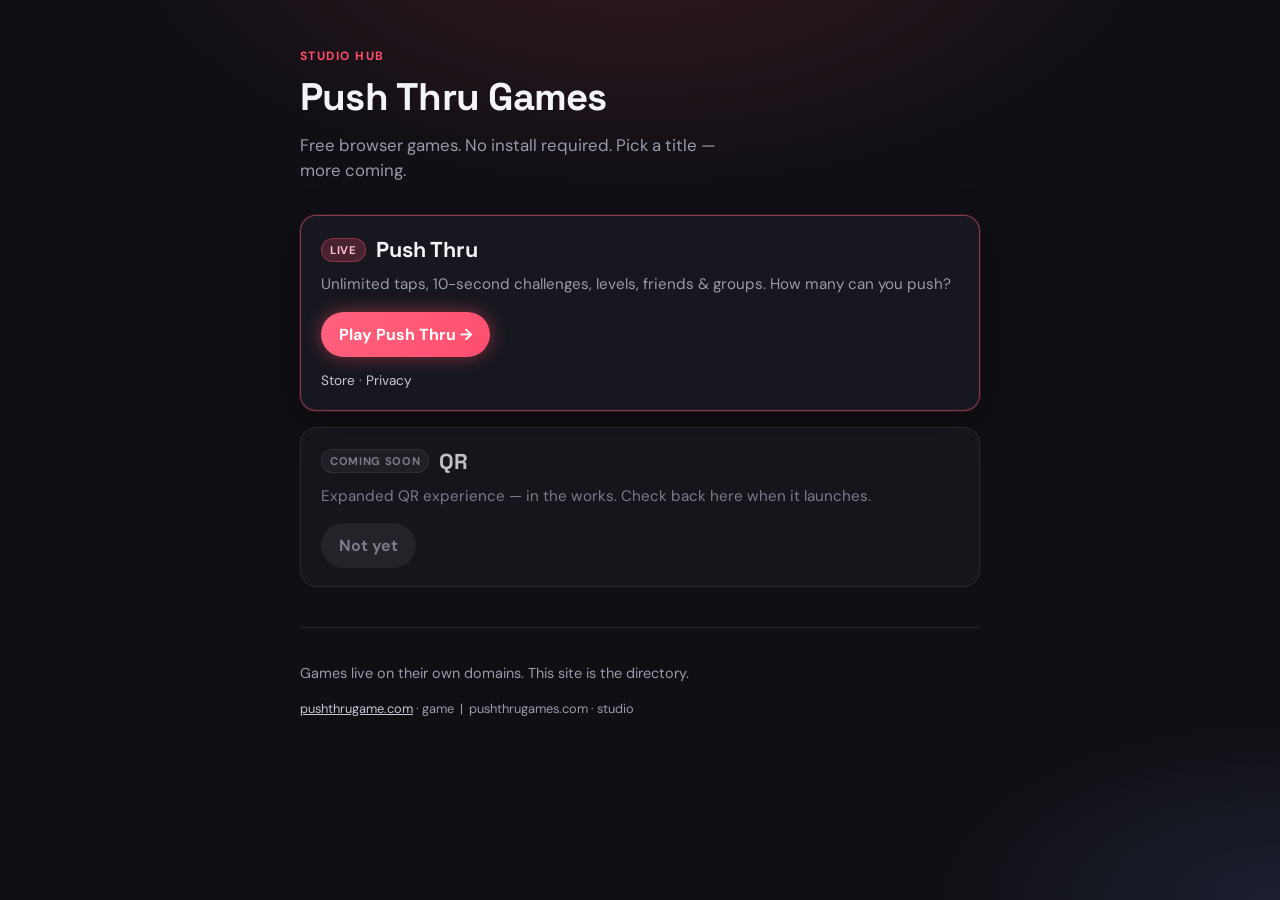
==== index.html @ 88046062 "Studio hub for pushthrugames.com — catalog linking to Push Thru game." ====
<!DOCTYPE html>
<html lang="en">
<head>
  <meta charset="UTF-8" />
  <meta name="viewport" content="width=device-width, initial-scale=1, viewport-fit=cover" />
  <meta name="theme-color" content="#0f0f14" />
  <meta name="description" content="Push Thru Games — free browser games. Play Push Thru and more." />
  <meta property="og:site_name" content="Push Thru Games" />
  <meta property="og:title" content="Push Thru Games" />
  <meta property="og:description" content="A small studio of free browser games. Start with Push Thru." />
  <meta property="og:type" content="website" />
  <meta property="og:url" content="https://www.pushthrugames.com/" />
  <meta name="twitter:card" content="summary" />
  <link rel="canonical" href="https://www.pushthrugames.com/" />
  <title>Push Thru Games</title>
  <link rel="preconnect" href="https://fonts.googleapis.com" />
  <link rel="preconnect" href="https://fonts.gstatic.com" crossorigin />
  <link href="https://fonts.googleapis.com/css2?family=DM+Sans:opsz,wght@9..40,400;9..40,600;9..40,700&family=Space+Grotesk:wght@600;700&display=swap" rel="stylesheet" />
  <link rel="stylesheet" href="styles.css" />
  <link rel="icon" href="data:image/svg+xml,<svg xmlns='http://www.w3.org/2000/svg' viewBox='0 0 100 100'><circle cx='50' cy='50' r='46' fill='%23ff4d6d'/><text y='.9em' x='50%' text-anchor='middle' font-size='55'>👆</text></svg>" />
</head>
<body>
  <div class="wrap">
    <header class="hero">
      <p class="eyebrow">Studio hub</p>
      <h1>Push Thru Games</h1>
      <p class="lede">
        Free browser games. No install required.
        Pick a title — more coming.
      </p>
    </header>

    <main class="catalog" aria-label="Games">
      <article class="card card-live">
        <div class="card-top">
          <span class="badge">Live</span>
          <h2>Push Thru</h2>
        </div>
        <p>
          Unlimited taps, 10-second challenges, levels, friends &amp; groups.
          How many can you push?
        </p>
        <a class="play-btn" href="https://www.pushthrugame.com/">Play Push Thru →</a>
        <p class="card-meta">
          <a href="https://www.pushthrugame.com/store.html">Store</a>
          ·
          <a href="https://www.pushthrugame.com/privacy.html">Privacy</a>
        </p>
      </article>

      <article class="card card-soon" aria-disabled="true">
        <div class="card-top">
          <span class="badge badge-soon">Coming soon</span>
          <h2>QR</h2>
        </div>
        <p>
          Expanded QR experience — in the works. Check back here when it launches.
        </p>
        <span class="play-btn play-btn-disabled">Not yet</span>
      </article>
    </main>

    <footer class="foot">
      <p>
        Games live on their own domains.
        This site is the directory.
      </p>
      <p class="muted">
        <a href="https://www.pushthrugame.com/">pushthrugame.com</a>
        · game
        &nbsp;|&nbsp;
        <span>pushthrugames.com</span>
        · studio
      </p>
    </footer>
  </div>
</body>
</html>
---- styles.css ----
:root {
  --bg: #0f0f14;
  --card: #17171f;
  --border: rgba(255, 255, 255, 0.1);
  --text: #f4f4f8;
  --muted: #9a9aab;
  --btn: #ff4d6d;
  --btn-text: #fff;
  --glow: color-mix(in srgb, var(--btn) 45%, transparent);
  font-family: "DM Sans", system-ui, sans-serif;
  color: var(--text);
  background: var(--bg);
}

* {
  box-sizing: border-box;
}

body {
  margin: 0;
  min-height: 100vh;
  background:
    radial-gradient(900px 480px at 50% -10%, color-mix(in srgb, var(--btn) 16%, transparent), transparent 60%),
    radial-gradient(700px 360px at 100% 100%, color-mix(in srgb, #7c9cff 12%, transparent), transparent 50%),
    var(--bg);
}

.wrap {
  max-width: 720px;
  margin: 0 auto;
  padding: 48px 20px 64px;
}

.hero {
  margin-bottom: 32px;
}

.eyebrow {
  margin: 0 0 8px;
  font-size: 0.75rem;
  font-weight: 700;
  letter-spacing: 0.12em;
  text-transform: uppercase;
  color: var(--btn);
}

h1 {
  margin: 0 0 12px;
  font-family: "Space Grotesk", system-ui, sans-serif;
  font-size: clamp(1.8rem, 5vw, 2.4rem);
  font-weight: 700;
  letter-spacing: -0.02em;
}

.lede {
  margin: 0;
  max-width: 36ch;
  color: var(--muted);
  line-height: 1.5;
  font-size: 1.05rem;
}

.catalog {
  display: grid;
  gap: 16px;
}

.card {
  background: var(--card);
  border: 1px solid var(--border);
  border-radius: 16px;
  padding: 20px 20px 18px;
}

.card-live {
  border-color: color-mix(in srgb, var(--btn) 40%, var(--border));
  box-shadow: 0 0 0 1px color-mix(in srgb, var(--btn) 15%, transparent), 0 12px 40px rgba(0, 0, 0, 0.25);
}

.card-soon {
  opacity: 0.78;
}

.card-top {
  display: flex;
  flex-wrap: wrap;
  align-items: center;
  gap: 10px;
  margin-bottom: 10px;
}

.card h2 {
  margin: 0;
  font-family: "Space Grotesk", system-ui, sans-serif;
  font-size: 1.35rem;
}

.badge {
  font-size: 0.7rem;
  font-weight: 700;
  letter-spacing: 0.06em;
  text-transform: uppercase;
  padding: 4px 8px;
  border-radius: 999px;
  background: color-mix(in srgb, var(--btn) 22%, transparent);
  color: #ffc1cc;
  border: 1px solid color-mix(in srgb, var(--btn) 40%, transparent);
}

.badge-soon {
  background: rgba(255, 255, 255, 0.06);
  color: var(--muted);
  border-color: var(--border);
}

.card p {
  margin: 0 0 16px;
  color: var(--muted);
  line-height: 1.5;
  font-size: 0.95rem;
}

.play-btn {
  display: inline-flex;
  align-items: center;
  justify-content: center;
  padding: 12px 18px;
  border-radius: 999px;
  background: linear-gradient(135deg, color-mix(in srgb, #fff 12%, var(--btn)), var(--btn));
  color: var(--btn-text);
  font-weight: 700;
  text-decoration: none;
  box-shadow: 0 0 18px var(--glow);
  transition: filter 0.15s, transform 0.08s;
}

.play-btn:hover {
  filter: brightness(1.08);
}

.play-btn:active {
  transform: scale(0.98);
}

.play-btn-disabled {
  background: rgba(255, 255, 255, 0.08);
  color: var(--muted);
  box-shadow: none;
  cursor: default;
  pointer-events: none;
}

.card-meta {
  margin: 14px 0 0 !important;
  font-size: 0.85rem !important;
}

.card-meta a {
  color: #c5c5d4;
  text-decoration: none;
}

.card-meta a:hover {
  color: var(--text);
  text-decoration: underline;
}

.foot {
  margin-top: 40px;
  padding-top: 20px;
  border-top: 1px solid var(--border);
  color: var(--muted);
  font-size: 0.9rem;
  line-height: 1.5;
}

.foot .muted {
  margin-top: 8px;
  font-size: 0.8rem;
}

.foot a {
  color: #c5c5d4;
}
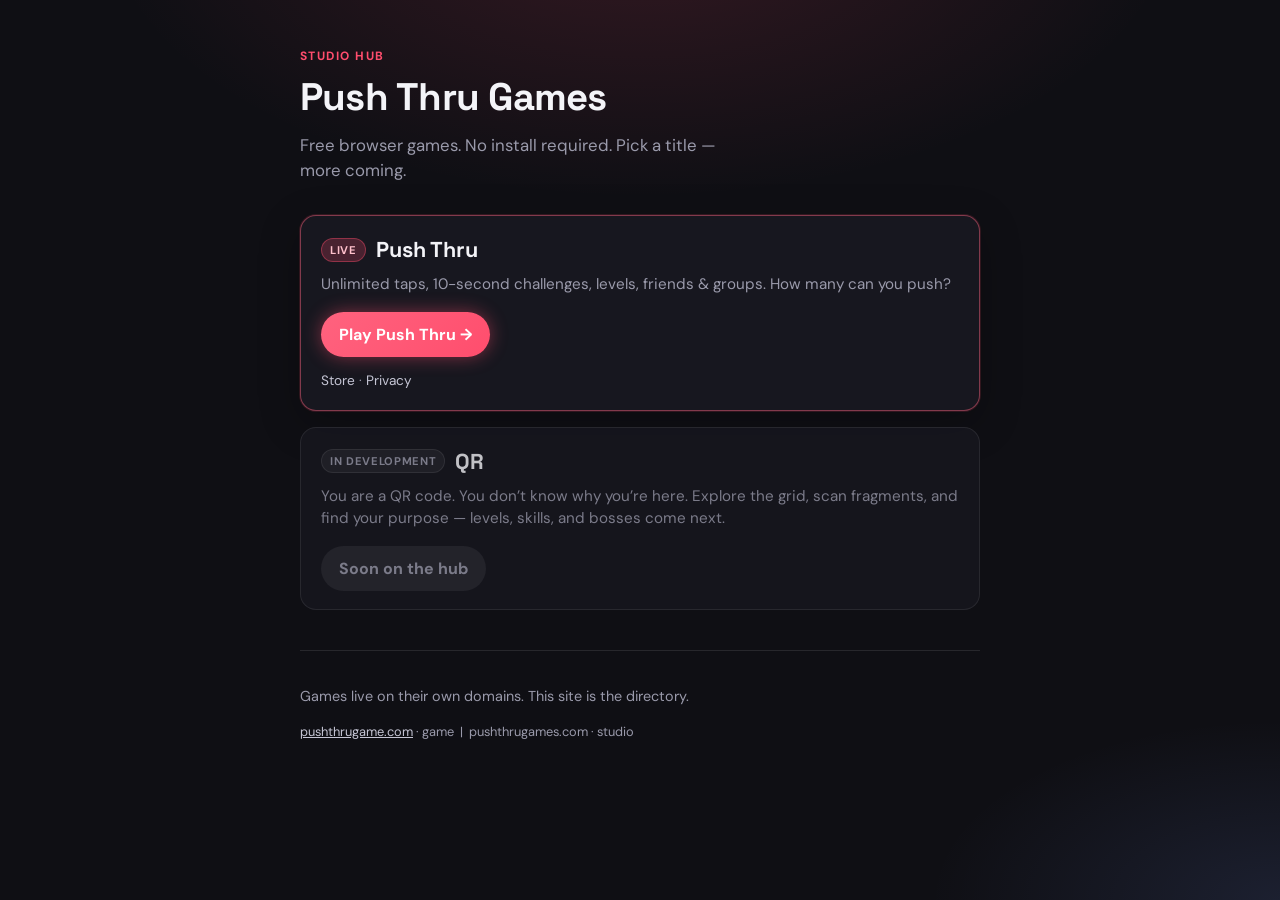
==== commit 9eb5acf2: "Hub card: QR in development with purpose fantasy." ====
--- a/index.html
+++ b/index.html
@@ -48,15 +48,17 @@
         </p>
       </article>
 
-      <article class="card card-soon" aria-disabled="true">
+      <article class="card card-soon">
         <div class="card-top">
-          <span class="badge badge-soon">Coming soon</span>
+          <span class="badge badge-soon">In development</span>
           <h2>QR</h2>
         </div>
         <p>
-          Expanded QR experience — in the works. Check back here when it launches.
+          You are a QR code. You don’t know why you’re here.
+          Explore the grid, scan fragments, and find your purpose —
+          levels, skills, and bosses come next.
         </p>
-        <span class="play-btn play-btn-disabled">Not yet</span>
+        <span class="play-btn play-btn-disabled">Soon on the hub</span>
       </article>
     </main>
 
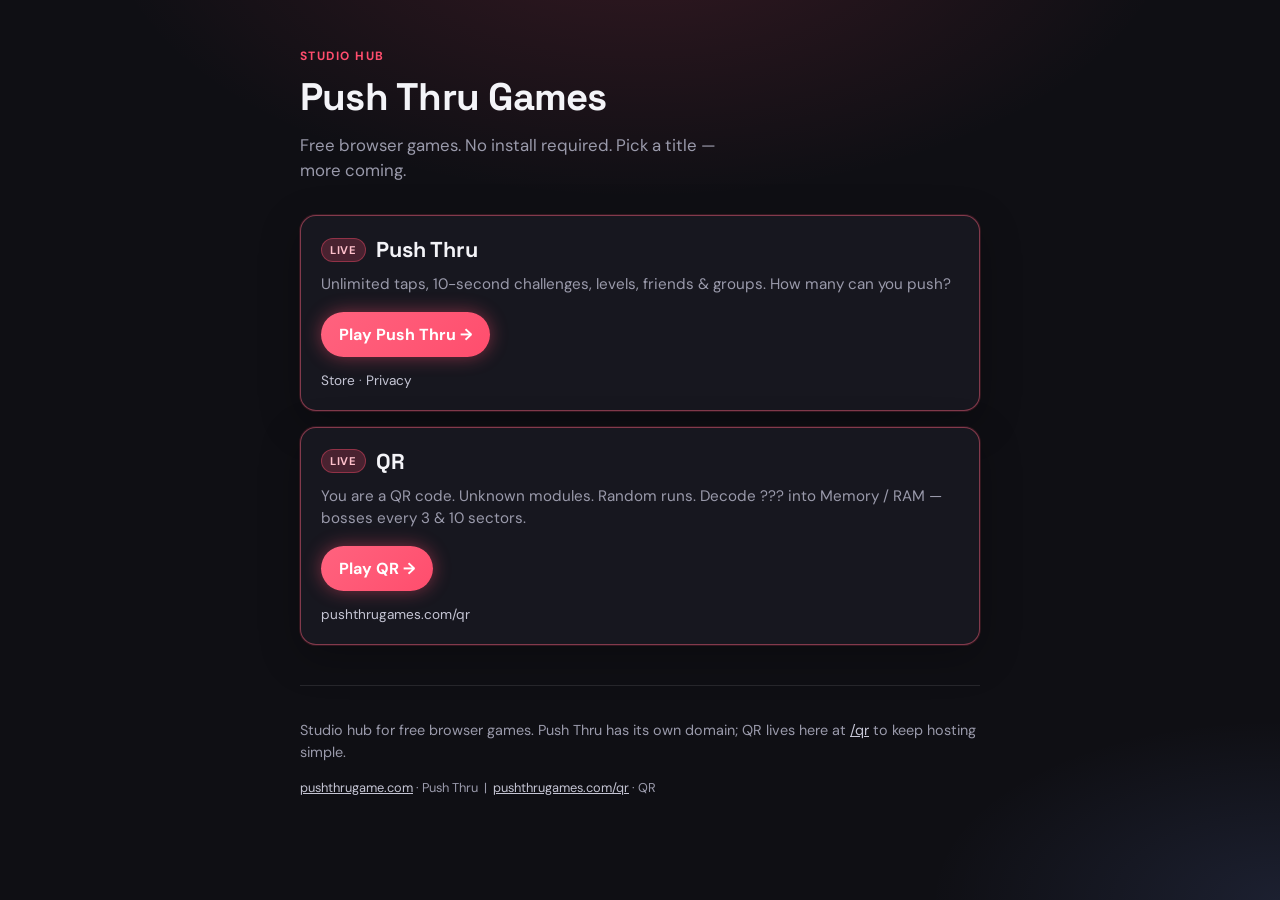
==== commit ec76a05d: "Host QR at /qr/ on pushthrugames.com studio hub. Ship playable QR under hub Pages path to avoid a se" ====
--- a/index.html
+++ b/index.html
@@ -48,31 +48,33 @@
         </p>
       </article>
 
-      <article class="card card-soon">
+      <article class="card card-live">
         <div class="card-top">
-          <span class="badge badge-soon">In development</span>
+          <span class="badge">Live</span>
           <h2>QR</h2>
         </div>
         <p>
-          You are a QR code. You don’t know why you’re here.
-          Explore the grid, scan fragments, and find your purpose —
-          levels, skills, and bosses come next.
+          You are a QR code. Unknown modules. Random runs.
+          Decode ??? into Memory / RAM — bosses every 3 &amp; 10 sectors.
         </p>
-        <span class="play-btn play-btn-disabled">Soon on the hub</span>
+        <a class="play-btn" href="/qr/">Play QR →</a>
+        <p class="card-meta">
+          <a href="/qr/">pushthrugames.com/qr</a>
+        </p>
       </article>
     </main>
 
     <footer class="foot">
       <p>
-        Games live on their own domains.
-        This site is the directory.
+        Studio hub for free browser games. Push Thru has its own domain;
+        QR lives here at <a href="/qr/">/qr</a> to keep hosting simple.
       </p>
       <p class="muted">
         <a href="https://www.pushthrugame.com/">pushthrugame.com</a>
-        · game
+        · Push Thru
         &nbsp;|&nbsp;
-        <span>pushthrugames.com</span>
-        · studio
+        <a href="/qr/">pushthrugames.com/qr</a>
+        · QR
       </p>
     </footer>
   </div>
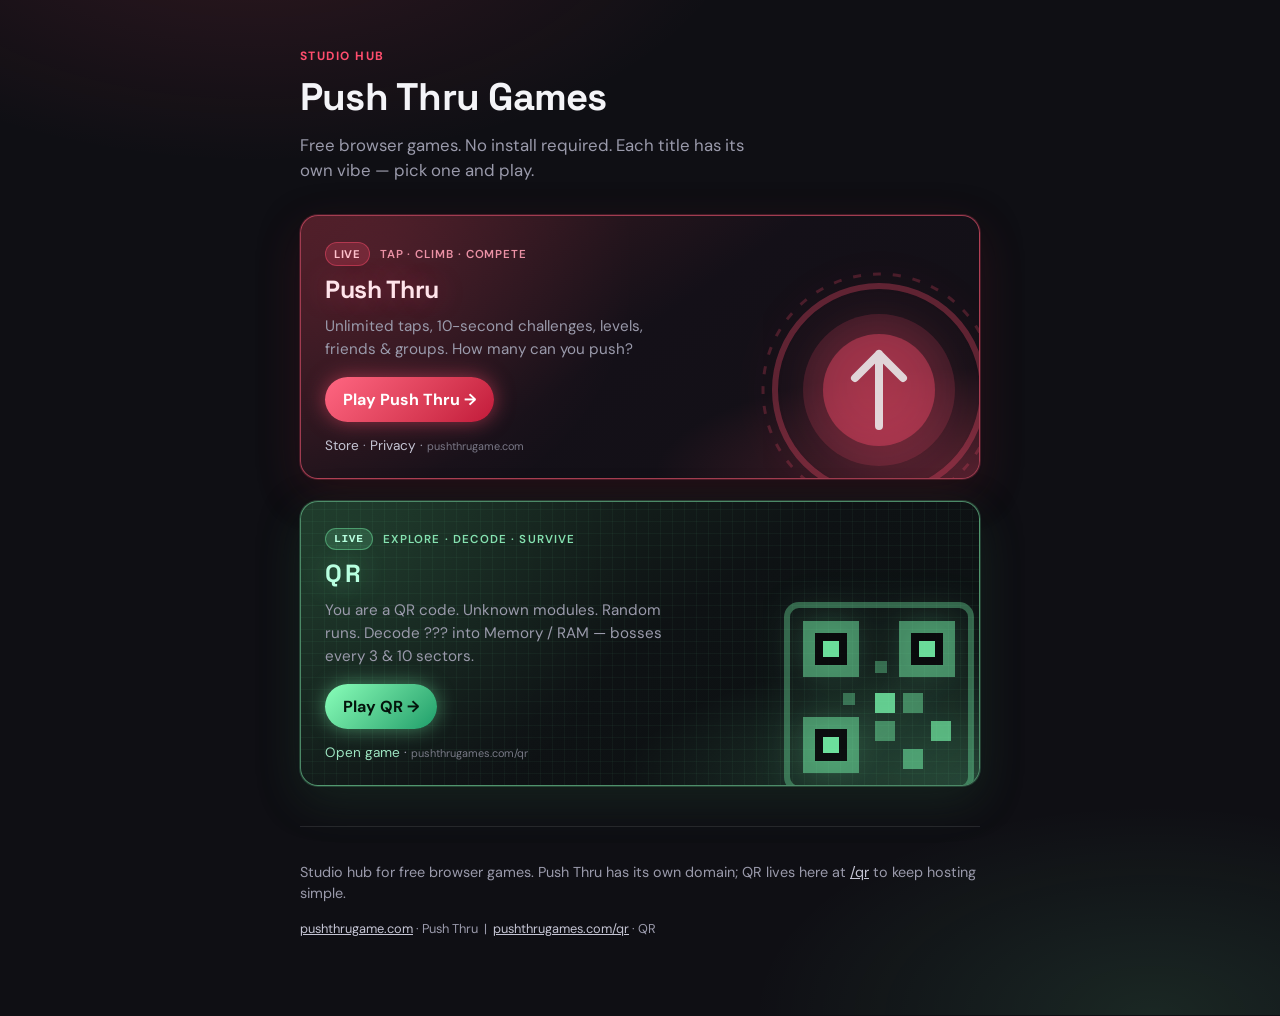
==== commit 505bbddb: "Give Push Thru and QR distinct hub identities. Coral pulse branding with button watermark for Push T" ====
--- a/index.html
+++ b/index.html
@@ -16,7 +16,7 @@
   <link rel="preconnect" href="https://fonts.googleapis.com" />
   <link rel="preconnect" href="https://fonts.gstatic.com" crossorigin />
   <link href="https://fonts.googleapis.com/css2?family=DM+Sans:opsz,wght@9..40,400;9..40,600;9..40,700&family=Space+Grotesk:wght@600;700&display=swap" rel="stylesheet" />
-  <link rel="stylesheet" href="styles.css" />
+  <link rel="stylesheet" href="styles.css?v=20260728id" />
   <link rel="icon" href="data:image/svg+xml,<svg xmlns='http://www.w3.org/2000/svg' viewBox='0 0 100 100'><circle cx='50' cy='50' r='46' fill='%23ff4d6d'/><text y='.9em' x='50%' text-anchor='middle' font-size='55'>👆</text></svg>" />
 </head>
 <body>
@@ -26,41 +26,85 @@
       <h1>Push Thru Games</h1>
       <p class="lede">
         Free browser games. No install required.
-        Pick a title — more coming.
+        Each title has its own vibe — pick one and play.
       </p>
     </header>
 
     <main class="catalog" aria-label="Games">
-      <article class="card card-live">
-        <div class="card-top">
-          <span class="badge">Live</span>
+      <!-- Push Thru — coral / pulse -->
+      <article class="card game-card game-pushthru">
+        <div class="game-card-bg" aria-hidden="true">
+          <svg class="game-logo game-logo-push" viewBox="0 0 120 120" fill="none" xmlns="http://www.w3.org/2000/svg">
+            <circle cx="60" cy="60" r="52" stroke="currentColor" stroke-width="3" opacity="0.35"/>
+            <circle cx="60" cy="60" r="38" fill="currentColor" opacity="0.18"/>
+            <circle cx="60" cy="60" r="28" fill="currentColor" opacity="0.45"/>
+            <path d="M60 42v36M48 54l12-12 12 12" stroke="#fff" stroke-width="4" stroke-linecap="round" stroke-linejoin="round" opacity="0.9"/>
+            <circle cx="60" cy="60" r="58" stroke="currentColor" stroke-width="1.5" stroke-dasharray="4 6" opacity="0.25"/>
+          </svg>
+        </div>
+        <div class="game-card-content">
+          <div class="card-top">
+            <span class="badge badge-push">Live</span>
+            <span class="game-kicker">Tap · climb · compete</span>
+          </div>
           <h2>Push Thru</h2>
+          <p>
+            Unlimited taps, 10-second challenges, levels, friends &amp; groups.
+            How many can you push?
+          </p>
+          <a class="play-btn play-btn-push" href="https://www.pushthrugame.com/">Play Push Thru →</a>
+          <p class="card-meta">
+            <a href="https://www.pushthrugame.com/store.html">Store</a>
+            ·
+            <a href="https://www.pushthrugame.com/privacy.html">Privacy</a>
+            ·
+            <span class="domain-tag">pushthrugame.com</span>
+          </p>
         </div>
-        <p>
-          Unlimited taps, 10-second challenges, levels, friends &amp; groups.
-          How many can you push?
-        </p>
-        <a class="play-btn" href="https://www.pushthrugame.com/">Play Push Thru →</a>
-        <p class="card-meta">
-          <a href="https://www.pushthrugame.com/store.html">Store</a>
-          ·
-          <a href="https://www.pushthrugame.com/privacy.html">Privacy</a>
-        </p>
       </article>
 
-      <article class="card card-live">
-        <div class="card-top">
-          <span class="badge">Live</span>
+      <!-- QR — mint / lattice -->
+      <article class="card game-card game-qr">
+        <div class="game-card-bg" aria-hidden="true">
+          <svg class="game-logo game-logo-qr" viewBox="0 0 120 120" fill="none" xmlns="http://www.w3.org/2000/svg">
+            <rect x="14" y="14" width="92" height="92" rx="6" stroke="currentColor" stroke-width="3" opacity="0.4"/>
+            <!-- finder patterns -->
+            <rect x="22" y="22" width="28" height="28" fill="currentColor" opacity="0.55"/>
+            <rect x="28" y="28" width="16" height="16" fill="#0a0a0c"/>
+            <rect x="32" y="32" width="8" height="8" fill="currentColor"/>
+            <rect x="70" y="22" width="28" height="28" fill="currentColor" opacity="0.55"/>
+            <rect x="76" y="28" width="16" height="16" fill="#0a0a0c"/>
+            <rect x="80" y="32" width="8" height="8" fill="currentColor"/>
+            <rect x="22" y="70" width="28" height="28" fill="currentColor" opacity="0.55"/>
+            <rect x="28" y="76" width="16" height="16" fill="#0a0a0c"/>
+            <rect x="32" y="80" width="8" height="8" fill="currentColor"/>
+            <!-- modules -->
+            <rect x="58" y="58" width="10" height="10" fill="currentColor" opacity="0.9"/>
+            <rect x="72" y="58" width="10" height="10" fill="currentColor" opacity="0.5"/>
+            <rect x="58" y="72" width="10" height="10" fill="currentColor" opacity="0.5"/>
+            <rect x="86" y="72" width="10" height="10" fill="currentColor" opacity="0.75"/>
+            <rect x="72" y="86" width="10" height="10" fill="currentColor" opacity="0.6"/>
+            <rect x="58" y="42" width="6" height="6" fill="currentColor" opacity="0.4"/>
+            <rect x="42" y="58" width="6" height="6" fill="currentColor" opacity="0.4"/>
+          </svg>
+        </div>
+        <div class="game-card-content">
+          <div class="card-top">
+            <span class="badge badge-qr">Live</span>
+            <span class="game-kicker">Explore · decode · survive</span>
+          </div>
           <h2>QR</h2>
+          <p>
+            You are a QR code. Unknown modules. Random runs.
+            Decode ??? into Memory / RAM — bosses every 3 &amp; 10 sectors.
+          </p>
+          <a class="play-btn play-btn-qr" href="/qr/">Play QR →</a>
+          <p class="card-meta">
+            <a href="/qr/">Open game</a>
+            ·
+            <span class="domain-tag">pushthrugames.com/qr</span>
+          </p>
         </div>
-        <p>
-          You are a QR code. Unknown modules. Random runs.
-          Decode ??? into Memory / RAM — bosses every 3 &amp; 10 sectors.
-        </p>
-        <a class="play-btn" href="/qr/">Play QR →</a>
-        <p class="card-meta">
-          <a href="/qr/">pushthrugames.com/qr</a>
-        </p>
       </article>
     </main>
 
--- a/styles.css
+++ b/styles.css
@@ -7,6 +7,13 @@
   --btn: #ff4d6d;
   --btn-text: #fff;
   --glow: color-mix(in srgb, var(--btn) 45%, transparent);
+  /* Game identities */
+  --push: #ff4d6d;
+  --push-deep: #c2183a;
+  --push-soft: #ff8fa3;
+  --qr: #7cffb2;
+  --qr-deep: #1a9e6a;
+  --qr-soft: #b8ffe0;
   font-family: "DM Sans", system-ui, sans-serif;
   color: var(--text);
   background: var(--bg);
@@ -20,8 +27,8 @@
   margin: 0;
   min-height: 100vh;
   background:
-    radial-gradient(900px 480px at 50% -10%, color-mix(in srgb, var(--btn) 16%, transparent), transparent 60%),
-    radial-gradient(700px 360px at 100% 100%, color-mix(in srgb, #7c9cff 12%, transparent), transparent 50%),
+    radial-gradient(900px 480px at 20% -10%, color-mix(in srgb, var(--push) 14%, transparent), transparent 55%),
+    radial-gradient(800px 420px at 90% 100%, color-mix(in srgb, var(--qr) 10%, transparent), transparent 50%),
     var(--bg);
 }
 
@@ -54,7 +61,7 @@
 
 .lede {
   margin: 0;
-  max-width: 36ch;
+  max-width: 40ch;
   color: var(--muted);
   line-height: 1.5;
   font-size: 1.05rem;
@@ -62,23 +69,45 @@
 
 .catalog {
   display: grid;
-  gap: 16px;
-}
-
+  gap: 20px;
+}
+
+/* ── Shared game card shell ─────────────────────────────────────────────── */
 .card {
   background: var(--card);
   border: 1px solid var(--border);
-  border-radius: 16px;
-  padding: 20px 20px 18px;
-}
-
-.card-live {
-  border-color: color-mix(in srgb, var(--btn) 40%, var(--border));
-  box-shadow: 0 0 0 1px color-mix(in srgb, var(--btn) 15%, transparent), 0 12px 40px rgba(0, 0, 0, 0.25);
-}
-
-.card-soon {
-  opacity: 0.78;
+  border-radius: 18px;
+  padding: 0;
+  overflow: hidden;
+}
+
+.game-card {
+  position: relative;
+  isolation: isolate;
+  min-height: 200px;
+}
+
+.game-card-bg {
+  position: absolute;
+  inset: 0;
+  z-index: 0;
+  pointer-events: none;
+  overflow: hidden;
+}
+
+.game-logo {
+  position: absolute;
+  width: min(220px, 55vw);
+  height: min(220px, 55vw);
+  right: -24px;
+  bottom: -28px;
+  opacity: 0.9;
+}
+
+.game-card-content {
+  position: relative;
+  z-index: 1;
+  padding: 22px 20px 20px;
 }
 
 .card-top {
@@ -86,13 +115,30 @@
   flex-wrap: wrap;
   align-items: center;
   gap: 10px;
-  margin-bottom: 10px;
+  margin-bottom: 8px;
+}
+
+.game-kicker {
+  font-size: 0.72rem;
+  font-weight: 600;
+  letter-spacing: 0.08em;
+  text-transform: uppercase;
+  color: var(--muted);
 }
 
 .card h2 {
-  margin: 0;
+  margin: 0 0 10px;
   font-family: "Space Grotesk", system-ui, sans-serif;
-  font-size: 1.35rem;
+  font-size: 1.55rem;
+  letter-spacing: -0.02em;
+}
+
+.card p {
+  margin: 0 0 16px;
+  color: var(--muted);
+  line-height: 1.5;
+  font-size: 0.95rem;
+  max-width: 36ch;
 }
 
 .badge {
@@ -102,22 +148,7 @@
   text-transform: uppercase;
   padding: 4px 8px;
   border-radius: 999px;
-  background: color-mix(in srgb, var(--btn) 22%, transparent);
-  color: #ffc1cc;
-  border: 1px solid color-mix(in srgb, var(--btn) 40%, transparent);
-}
-
-.badge-soon {
-  background: rgba(255, 255, 255, 0.06);
-  color: var(--muted);
-  border-color: var(--border);
-}
-
-.card p {
-  margin: 0 0 16px;
-  color: var(--muted);
-  line-height: 1.5;
-  font-size: 0.95rem;
+  border: 1px solid transparent;
 }
 
 .play-btn {
@@ -126,12 +157,10 @@
   justify-content: center;
   padding: 12px 18px;
   border-radius: 999px;
-  background: linear-gradient(135deg, color-mix(in srgb, #fff 12%, var(--btn)), var(--btn));
-  color: var(--btn-text);
+  color: #fff;
   font-weight: 700;
   text-decoration: none;
-  box-shadow: 0 0 18px var(--glow);
-  transition: filter 0.15s, transform 0.08s;
+  transition: filter 0.15s, transform 0.08s, box-shadow 0.15s;
 }
 
 .play-btn:hover {
@@ -140,19 +169,12 @@
 
 .play-btn:active {
   transform: scale(0.98);
-}
-
-.play-btn-disabled {
-  background: rgba(255, 255, 255, 0.08);
-  color: var(--muted);
-  box-shadow: none;
-  cursor: default;
-  pointer-events: none;
 }
 
 .card-meta {
   margin: 14px 0 0 !important;
   font-size: 0.85rem !important;
+  max-width: none !important;
 }
 
 .card-meta a {
@@ -165,6 +187,145 @@
   text-decoration: underline;
 }
 
+.domain-tag {
+  opacity: 0.75;
+  font-size: 0.8em;
+}
+
+/* ── Push Thru identity (coral / pulse) ─────────────────────────────────── */
+.game-pushthru {
+  --accent: var(--push);
+  border-color: color-mix(in srgb, var(--push) 55%, var(--border));
+  background:
+    linear-gradient(
+      145deg,
+      color-mix(in srgb, var(--push) 18%, #1a1014) 0%,
+      #141018 48%,
+      #121016 100%
+    );
+  box-shadow:
+    0 0 0 1px color-mix(in srgb, var(--push) 20%, transparent),
+    0 16px 48px rgba(255, 77, 109, 0.12),
+    0 12px 40px rgba(0, 0, 0, 0.35);
+}
+
+.game-pushthru .game-card-bg {
+  background:
+    radial-gradient(ellipse 80% 70% at 100% 100%, color-mix(in srgb, var(--push) 28%, transparent), transparent 60%),
+    radial-gradient(circle at 12% 20%, color-mix(in srgb, var(--push) 12%, transparent), transparent 40%);
+}
+
+.game-pushthru .game-logo {
+  color: var(--push);
+  filter: drop-shadow(0 0 24px color-mix(in srgb, var(--push) 45%, transparent));
+}
+
+.game-pushthru h2 {
+  color: #ffe4ea;
+  text-shadow: 0 0 28px color-mix(in srgb, var(--push) 40%, transparent);
+}
+
+.game-pushthru .game-kicker {
+  color: color-mix(in srgb, var(--push-soft) 80%, var(--muted));
+}
+
+.badge-push {
+  background: color-mix(in srgb, var(--push) 22%, transparent);
+  color: #ffc1cc;
+  border-color: color-mix(in srgb, var(--push) 45%, transparent);
+}
+
+.play-btn-push {
+  background: linear-gradient(135deg, color-mix(in srgb, #fff 14%, var(--push)), var(--push-deep));
+  box-shadow: 0 0 20px color-mix(in srgb, var(--push) 50%, transparent);
+}
+
+.game-pushthru .card-meta a:hover {
+  color: var(--push-soft);
+}
+
+/* ── QR identity (mint / lattice) ───────────────────────────────────────── */
+.game-qr {
+  --accent: var(--qr);
+  border-color: color-mix(in srgb, var(--qr) 45%, var(--border));
+  background:
+    linear-gradient(
+      145deg,
+      color-mix(in srgb, var(--qr) 12%, #0c1410) 0%,
+      #0e1214 50%,
+      #0c1012 100%
+    );
+  box-shadow:
+    0 0 0 1px color-mix(in srgb, var(--qr) 18%, transparent),
+    0 16px 48px rgba(124, 255, 178, 0.1),
+    0 12px 40px rgba(0, 0, 0, 0.35);
+}
+
+.game-qr .game-card-bg {
+  background:
+    radial-gradient(ellipse 85% 75% at 100% 100%, color-mix(in srgb, var(--qr) 22%, transparent), transparent 62%),
+    radial-gradient(circle at 8% 18%, color-mix(in srgb, var(--qr) 8%, transparent), transparent 42%),
+    repeating-linear-gradient(
+      0deg,
+      transparent,
+      transparent 11px,
+      color-mix(in srgb, var(--qr) 4%, transparent) 11px,
+      color-mix(in srgb, var(--qr) 4%, transparent) 12px
+    ),
+    repeating-linear-gradient(
+      90deg,
+      transparent,
+      transparent 11px,
+      color-mix(in srgb, var(--qr) 4%, transparent) 11px,
+      color-mix(in srgb, var(--qr) 4%, transparent) 12px
+    );
+}
+
+.game-qr .game-logo {
+  color: var(--qr);
+  filter: drop-shadow(0 0 20px color-mix(in srgb, var(--qr) 40%, transparent));
+  opacity: 0.85;
+}
+
+.game-qr h2 {
+  font-family: "Space Grotesk", "IBM Plex Mono", monospace;
+  letter-spacing: 0.12em;
+  color: var(--qr-soft);
+  text-shadow: 0 0 28px color-mix(in srgb, var(--qr) 45%, transparent);
+}
+
+.game-qr .game-kicker {
+  color: color-mix(in srgb, var(--qr) 70%, var(--muted));
+  font-family: "IBM Plex Mono", "DM Sans", monospace;
+  letter-spacing: 0.1em;
+}
+
+.game-qr p {
+  font-family: "DM Sans", system-ui, sans-serif;
+}
+
+.badge-qr {
+  background: color-mix(in srgb, var(--qr) 16%, transparent);
+  color: var(--qr-soft);
+  border-color: color-mix(in srgb, var(--qr) 40%, transparent);
+  font-family: "IBM Plex Mono", monospace;
+}
+
+.play-btn-qr {
+  background: linear-gradient(135deg, color-mix(in srgb, #fff 10%, var(--qr)), var(--qr-deep));
+  color: #04140c;
+  box-shadow: 0 0 20px color-mix(in srgb, var(--qr) 45%, transparent);
+}
+
+.game-qr .card-meta a {
+  color: color-mix(in srgb, var(--qr) 55%, #c5c5d4);
+}
+
+.game-qr .card-meta a:hover {
+  color: var(--qr-soft);
+}
+
+/* ── Footer ─────────────────────────────────────────────────────────────── */
 .foot {
   margin-top: 40px;
   padding-top: 20px;
@@ -182,3 +343,25 @@
 .foot a {
   color: #c5c5d4;
 }
+
+.foot a:hover {
+  color: var(--text);
+}
+
+@media (min-width: 640px) {
+  .catalog {
+    gap: 22px;
+  }
+
+  .game-logo {
+    width: 240px;
+    height: 240px;
+    right: -20px;
+    bottom: -32px;
+  }
+
+  .game-card-content {
+    padding: 26px 24px 22px;
+    max-width: 72%;
+  }
+}
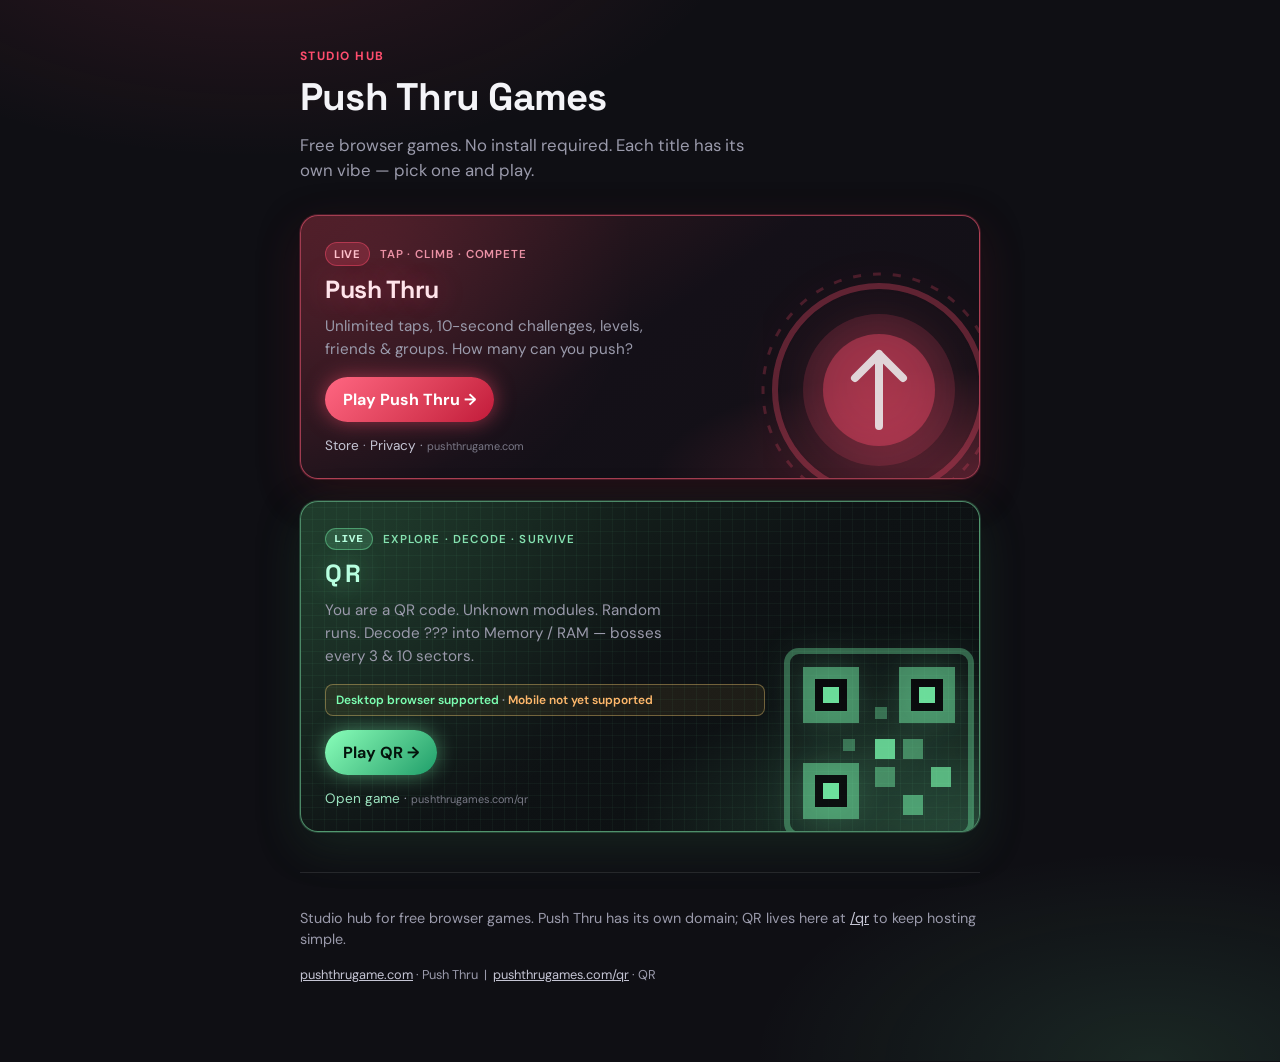
==== commit 7d577551: "Add desktop-supported / mobile-not-yet disclaimer for QR." ====
--- a/index.html
+++ b/index.html
@@ -7,16 +7,24 @@
   <meta name="description" content="Push Thru Games — free browser games. Play Push Thru and more." />
   <meta property="og:site_name" content="Push Thru Games" />
   <meta property="og:title" content="Push Thru Games" />
-  <meta property="og:description" content="A small studio of free browser games. Start with Push Thru." />
+  <meta property="og:description" content="Free browser games — Push Thru, QR, and more. No install required." />
   <meta property="og:type" content="website" />
   <meta property="og:url" content="https://www.pushthrugames.com/" />
-  <meta name="twitter:card" content="summary" />
+  <meta property="og:image" content="https://www.pushthrugames.com/assets/og-hub.jpg?v=1" />
+  <meta property="og:image:type" content="image/jpeg" />
+  <meta property="og:image:width" content="1536" />
+  <meta property="og:image:height" content="864" />
+  <meta property="og:image:alt" content="Push Thru Games — free browser games studio" />
+  <meta name="twitter:card" content="summary_large_image" />
+  <meta name="twitter:title" content="Push Thru Games" />
+  <meta name="twitter:description" content="Free browser games — Push Thru, QR, and more." />
+  <meta name="twitter:image" content="https://www.pushthrugames.com/assets/og-hub.jpg?v=1" />
   <link rel="canonical" href="https://www.pushthrugames.com/" />
   <title>Push Thru Games</title>
   <link rel="preconnect" href="https://fonts.googleapis.com" />
   <link rel="preconnect" href="https://fonts.gstatic.com" crossorigin />
   <link href="https://fonts.googleapis.com/css2?family=DM+Sans:opsz,wght@9..40,400;9..40,600;9..40,700&family=Space+Grotesk:wght@600;700&display=swap" rel="stylesheet" />
-  <link rel="stylesheet" href="styles.css?v=20260728id" />
+  <link rel="stylesheet" href="styles.css?v=20260728plat" />
   <link rel="icon" href="data:image/svg+xml,<svg xmlns='http://www.w3.org/2000/svg' viewBox='0 0 100 100'><circle cx='50' cy='50' r='46' fill='%23ff4d6d'/><text y='.9em' x='50%' text-anchor='middle' font-size='55'>👆</text></svg>" />
 </head>
 <body>
@@ -98,6 +106,11 @@
             You are a QR code. Unknown modules. Random runs.
             Decode ??? into Memory / RAM — bosses every 3 &amp; 10 sectors.
           </p>
+          <p class="platform-pill" role="note">
+            <span class="platform-ok">Desktop browser supported</span>
+            ·
+            <span class="platform-no">Mobile not yet supported</span>
+          </p>
           <a class="play-btn play-btn-qr" href="/qr/">Play QR →</a>
           <p class="card-meta">
             <a href="/qr/">Open game</a>
--- a/styles.css
+++ b/styles.css
@@ -192,6 +192,27 @@
   font-size: 0.8em;
 }
 
+.platform-pill {
+  margin: 0 0 14px !important;
+  max-width: none !important;
+  padding: 7px 10px;
+  border-radius: 8px;
+  border: 1px solid color-mix(in srgb, #ffc857 30%, var(--border));
+  background: color-mix(in srgb, #ffc857 7%, transparent);
+  font-size: 0.75rem !important;
+  font-weight: 600;
+  line-height: 1.35 !important;
+  color: var(--muted);
+}
+
+.platform-pill .platform-ok {
+  color: var(--qr);
+}
+
+.platform-pill .platform-no {
+  color: #ffb86c;
+}
+
 /* ── Push Thru identity (coral / pulse) ─────────────────────────────────── */
 .game-pushthru {
   --accent: var(--push);
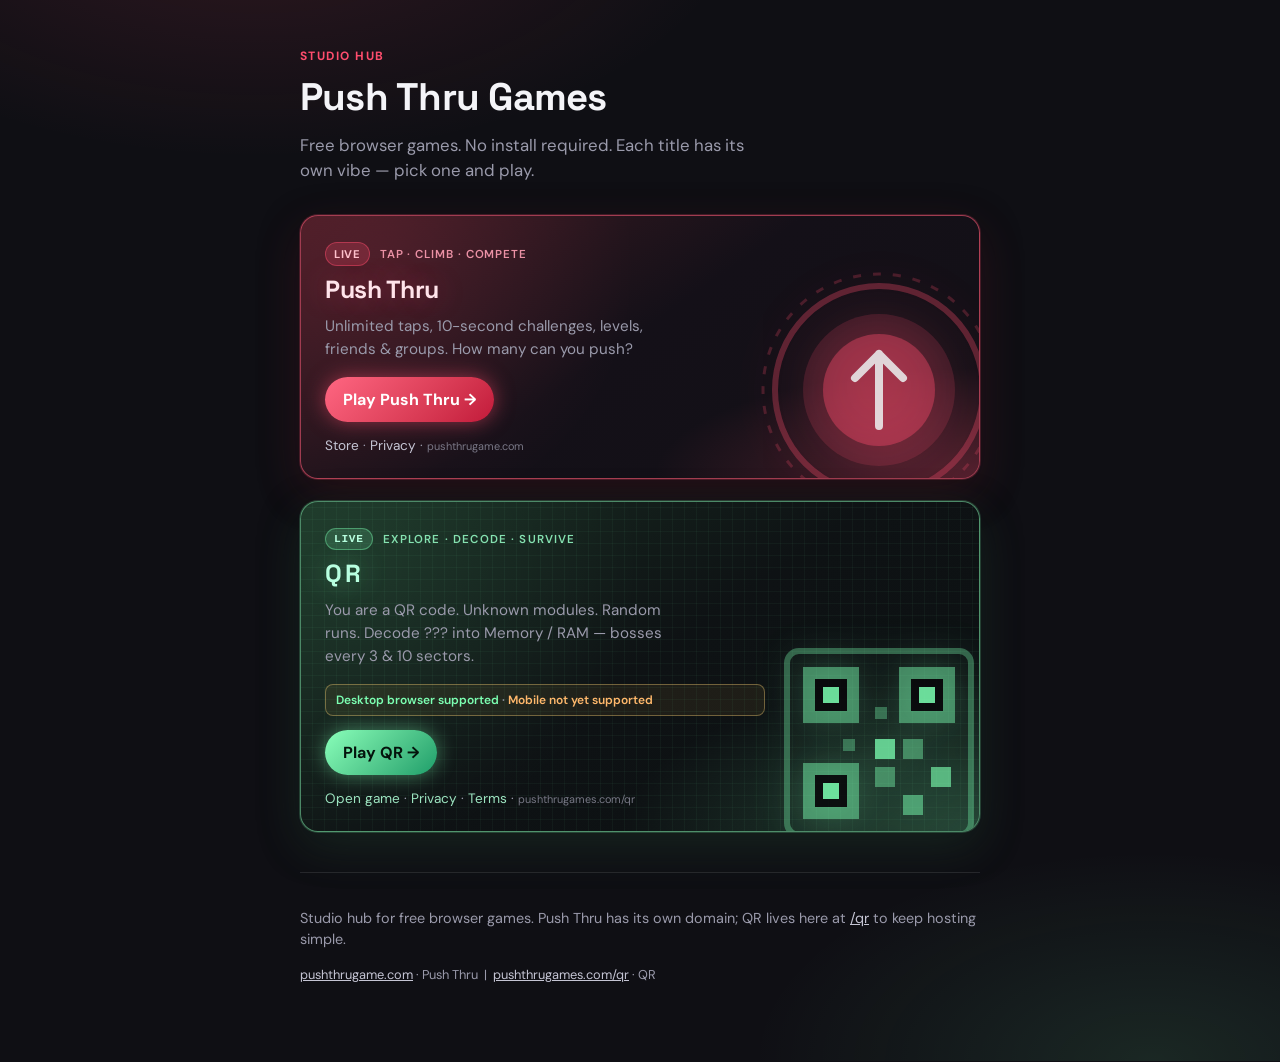
==== commit 596eb21d: "Add QR privacy, terms, cookies, choices, stance, and contact pages. Mirror Push Thru legal structure" ====
--- a/index.html
+++ b/index.html
@@ -115,6 +115,10 @@
           <p class="card-meta">
             <a href="/qr/">Open game</a>
             ·
+            <a href="/qr/privacy.html">Privacy</a>
+            ·
+            <a href="/qr/terms.html">Terms</a>
+            ·
             <span class="domain-tag">pushthrugames.com/qr</span>
           </p>
         </div>
